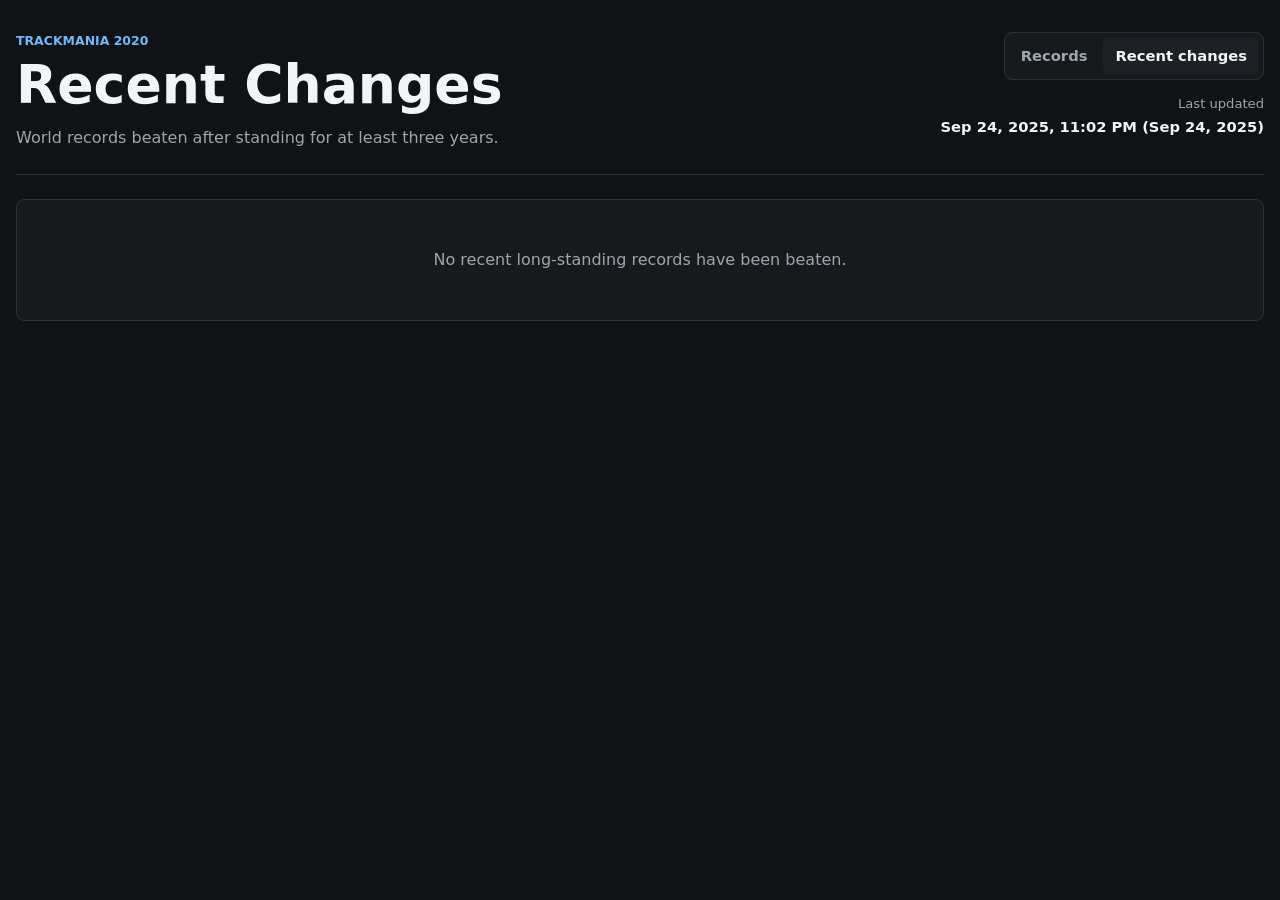
==== site/recent-changes.html @ 482c3b75 "Initial static GitHub Pages site" ====
<!DOCTYPE html>
<html lang="en">

<head>
    <meta charset="UTF-8">
    <meta name="viewport" content="width=device-width, initial-scale=1.0">
    <title>Recent Changes - Trackmania Records Tracker</title>
    <meta name="description" content="Recently beaten long-standing Trackmania 2020 world records.">
    <meta name="theme-color" content="#101214">
    <link rel="icon" type="image/png" href="./static/images/favicon.png">
    <link rel="stylesheet" href="./static/css/styles.css">
</head>

<body>
    <main class="shell">
        <header class="page-header">
            <div>
                <p class="eyebrow">Trackmania 2020</p>
                <h1>Recent Changes</h1>
                <p class="lede">World records beaten after standing for at least three years.</p>
            </div>
            <div class="header-side">
                <nav class="nav-links" aria-label="Primary">
                    <a href="./index.html">Records</a>
                    <a href="./recent-changes.html" aria-current="page">Recent changes</a>
                </nav>
                <p class="last-update">
                    <span>Last updated</span>
                    <strong id="lastUpdateTime">Loading</strong>
                </p>
            </div>
        </header>

        <section class="changes-list" id="changesContainer">
            <div class="panel empty-state">Loading recent changes</div>
        </section>
    </main>

    <script src="./static/js/common.js"></script>
    <script src="./static/js/recent-changes.js"></script>
</body>

</html>
---- site/static/css/styles.css ----
:root {
    --bg: #101214;
    --surface: #171a1d;
    --surface-2: #1d2125;
    --border: #2b3137;
    --text: #f2f4f5;
    --muted: #9da6ae;
    --soft: #68727c;
    --accent: #70b8ff;
    --accent-strong: #9bd0ff;
    --danger: #ff7b72;
    --success: #7ee787;
    --warning: #f2cc60;
    --radius: 8px;
    --mono: "SFMono-Regular", Consolas, "Liberation Mono", monospace;
    color-scheme: dark;
}

* {
    box-sizing: border-box;
}

html {
    min-width: 320px;
}

body {
    margin: 0;
    min-height: 100vh;
    background: var(--bg);
    color: var(--text);
    font-family: Inter, ui-sans-serif, system-ui, -apple-system, BlinkMacSystemFont, "Segoe UI", sans-serif;
    line-height: 1.5;
}

a {
    color: inherit;
}

button,
input,
select {
    font: inherit;
}

.shell {
    width: min(1360px, calc(100% - 32px));
    margin: 0 auto;
    padding: 32px 0;
}

.page-header {
    display: flex;
    justify-content: space-between;
    gap: 28px;
    align-items: flex-start;
    padding-bottom: 24px;
    border-bottom: 1px solid var(--border);
}

.eyebrow {
    margin: 0 0 6px;
    color: var(--accent);
    font-size: 0.78rem;
    font-weight: 700;
    letter-spacing: 0;
    text-transform: uppercase;
}

h1 {
    margin: 0;
    font-size: clamp(2rem, 5vw, 3.35rem);
    line-height: 1.04;
    letter-spacing: 0;
}

.lede {
    max-width: 720px;
    margin: 14px 0 0;
    color: var(--muted);
    font-size: 1rem;
}

.header-side {
    display: grid;
    gap: 14px;
    justify-items: end;
}

.nav-links {
    display: flex;
    gap: 4px;
    padding: 4px;
    background: var(--surface);
    border: 1px solid var(--border);
    border-radius: var(--radius);
}

.nav-links a {
    padding: 8px 12px;
    border-radius: 6px;
    color: var(--muted);
    font-size: 0.92rem;
    font-weight: 650;
    text-decoration: none;
    white-space: nowrap;
}

.nav-links a:hover,
.nav-links a[aria-current="page"] {
    background: var(--surface-2);
    color: var(--text);
}

.last-update {
    display: grid;
    gap: 2px;
    margin: 0;
    color: var(--muted);
    text-align: right;
    font-size: 0.82rem;
}

.last-update strong {
    color: var(--text);
    font-size: 0.92rem;
}

.stats-grid {
    display: grid;
    grid-template-columns: repeat(3, minmax(0, 1fr));
    gap: 12px;
    margin: 24px 0;
}

.metric,
.panel {
    background: var(--surface);
    border: 1px solid var(--border);
    border-radius: var(--radius);
}

.metric {
    padding: 18px;
}

.metric span {
    display: block;
    color: var(--muted);
    font-size: 0.82rem;
    font-weight: 650;
    text-transform: uppercase;
}

.metric strong {
    display: block;
    margin-top: 8px;
    font-size: 1.9rem;
    line-height: 1.1;
    font-variant-numeric: tabular-nums;
}

.filters {
    display: grid;
    grid-template-columns: repeat(4, minmax(0, 1fr));
    gap: 14px;
    margin-bottom: 16px;
    padding: 16px;
}

.filters label {
    display: grid;
    gap: 7px;
}

.filters span {
    color: var(--muted);
    font-size: 0.82rem;
    font-weight: 650;
}

input,
select {
    width: 100%;
    min-height: 40px;
    border: 1px solid var(--border);
    border-radius: 6px;
    background: #0d0f11;
    color: var(--text);
    padding: 8px 10px;
}

input:focus,
select:focus,
button:focus-visible,
a:focus-visible {
    outline: 2px solid var(--accent);
    outline-offset: 2px;
}

.table-panel {
    overflow: hidden;
}

.table-toolbar {
    display: flex;
    justify-content: space-between;
    gap: 16px;
    padding: 14px 16px;
    border-bottom: 1px solid var(--border);
    color: var(--muted);
}

.table-toolbar p {
    margin: 0;
}

.table-scroll {
    max-height: 70vh;
    overflow: auto;
}

table {
    width: 100%;
    min-width: 920px;
    border-collapse: collapse;
}

th,
td {
    padding: 12px 14px;
    border-bottom: 1px solid var(--border);
    text-align: left;
    vertical-align: middle;
}

th {
    position: sticky;
    top: 0;
    z-index: 1;
    background: var(--surface-2);
    color: var(--muted);
    font-size: 0.78rem;
    font-weight: 750;
    text-transform: uppercase;
}

th[data-sort] {
    cursor: pointer;
}

th[data-sort]::after {
    content: "";
    display: inline-block;
    width: 0.55rem;
}

th.sorted-asc::after {
    content: "↑";
    color: var(--accent);
}

th.sorted-desc::after {
    content: "↓";
    color: var(--accent);
}

td {
    color: #dce2e6;
    font-size: 0.94rem;
}

tr:hover td {
    background: rgba(255, 255, 255, 0.025);
}

.rank,
.time,
.days,
.improvement {
    font-family: var(--mono);
    font-variant-numeric: tabular-nums;
}

.rank {
    color: var(--warning);
    font-weight: 700;
}

.time {
    color: var(--success);
    font-weight: 700;
}

.numeric {
    text-align: right;
}

.days {
    display: inline-block;
    min-width: 4ch;
    color: var(--text);
    text-align: right;
}

.map-link {
    color: var(--accent-strong);
    font-weight: 700;
    text-decoration: none;
}

.map-link:hover {
    text-decoration: underline;
}

.state-cell,
.empty-state {
    padding: 48px 18px;
    color: var(--muted);
    text-align: center;
}

.pagination {
    display: flex;
    justify-content: center;
    align-items: center;
    gap: 10px;
    padding: 14px;
    border-top: 1px solid var(--border);
}

.pagination button {
    min-width: 76px;
    border: 1px solid var(--border);
    border-radius: 6px;
    background: var(--surface-2);
    color: var(--text);
    padding: 8px 10px;
    cursor: pointer;
}

.pagination button:disabled {
    cursor: not-allowed;
    opacity: 0.45;
}

.pagination span {
    color: var(--muted);
    font-size: 0.9rem;
}

.changes-list {
    display: grid;
    gap: 12px;
    margin-top: 24px;
}

.change-card {
    padding: 18px;
}

.change-header {
    display: flex;
    justify-content: space-between;
    gap: 16px;
    align-items: flex-start;
    margin-bottom: 16px;
}

.change-title {
    margin: 0;
    font-size: 1.15rem;
}

.change-meta,
.change-date {
    margin: 4px 0 0;
    color: var(--muted);
    font-size: 0.9rem;
}

.comparison {
    display: grid;
    grid-template-columns: 1fr auto 1fr;
    gap: 12px;
    align-items: center;
    margin-bottom: 14px;
}

.record-box {
    padding: 14px;
    border: 1px solid var(--border);
    border-radius: var(--radius);
    background: #0d0f11;
}

.record-label {
    margin: 0 0 6px;
    color: var(--muted);
    font-size: 0.76rem;
    font-weight: 750;
    text-transform: uppercase;
}

.record-time {
    margin: 0;
    color: var(--text);
    font-family: var(--mono);
    font-size: 1.25rem;
    font-weight: 750;
}

.record-player {
    margin: 4px 0 0;
    color: var(--muted);
}

.improvement {
    color: var(--success);
    font-weight: 750;
    text-align: center;
}

.footer-link {
    display: inline-block;
    margin-top: 2px;
}

@media (max-width: 860px) {
    .shell {
        width: min(100% - 24px, 1360px);
        padding: 20px 0;
    }

    .page-header {
        display: grid;
    }

    .header-side {
        justify-items: start;
    }

    .last-update {
        text-align: left;
    }

    .stats-grid,
    .filters,
    .comparison {
        grid-template-columns: 1fr;
    }

    .change-header {
        display: grid;
    }

    .pagination {
        flex-wrap: wrap;
    }
}
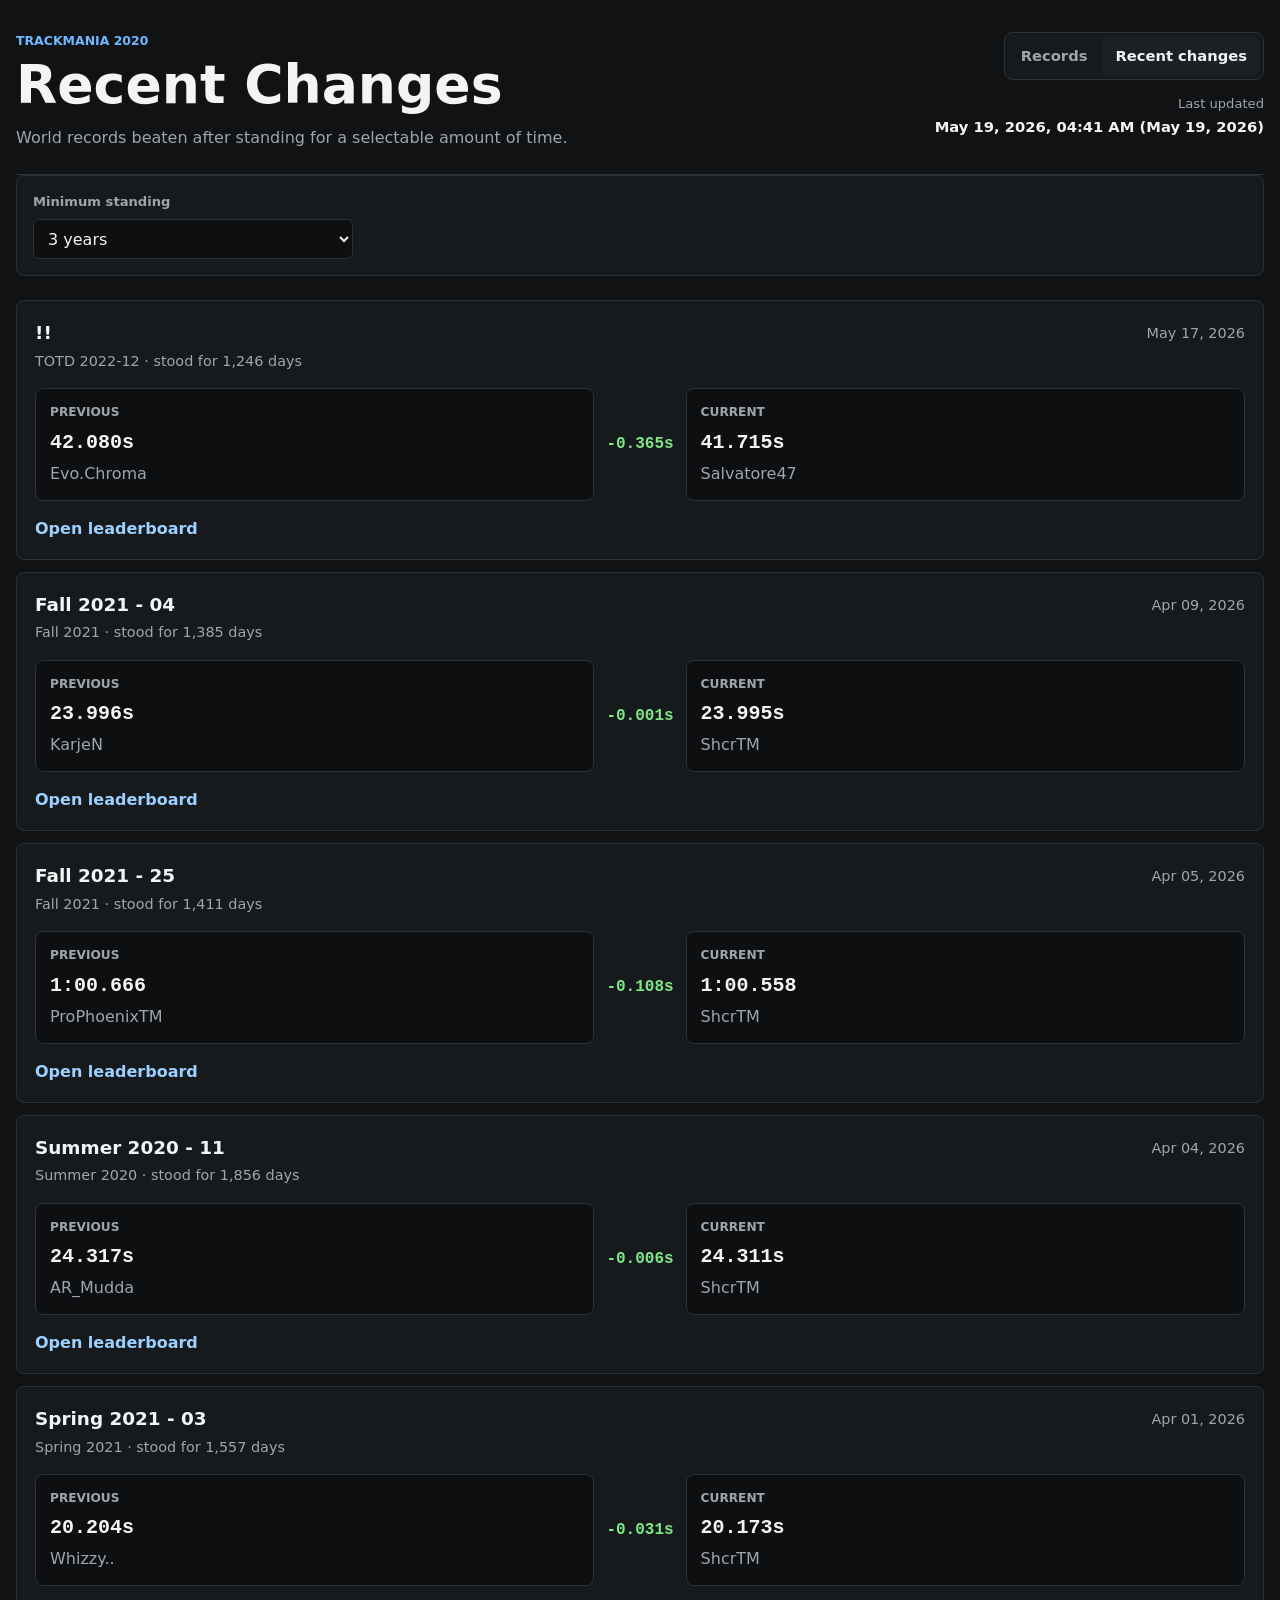
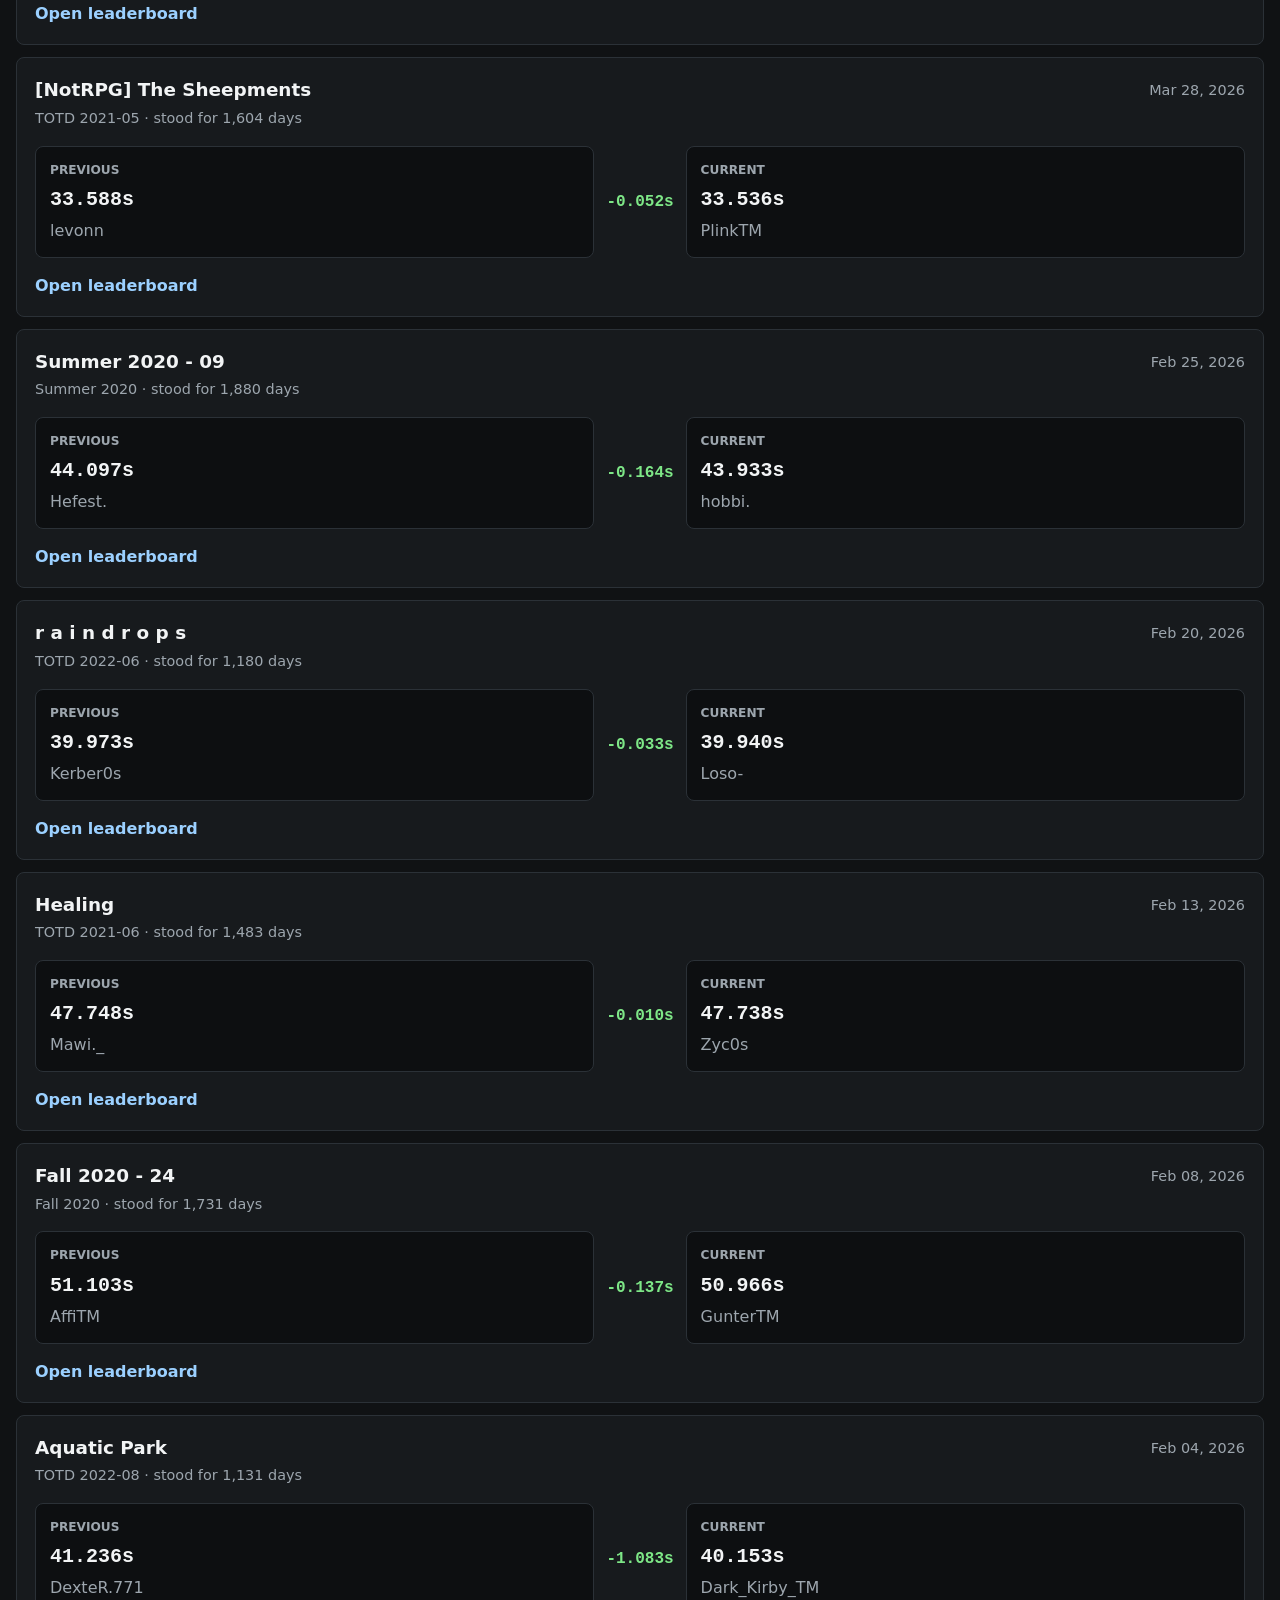
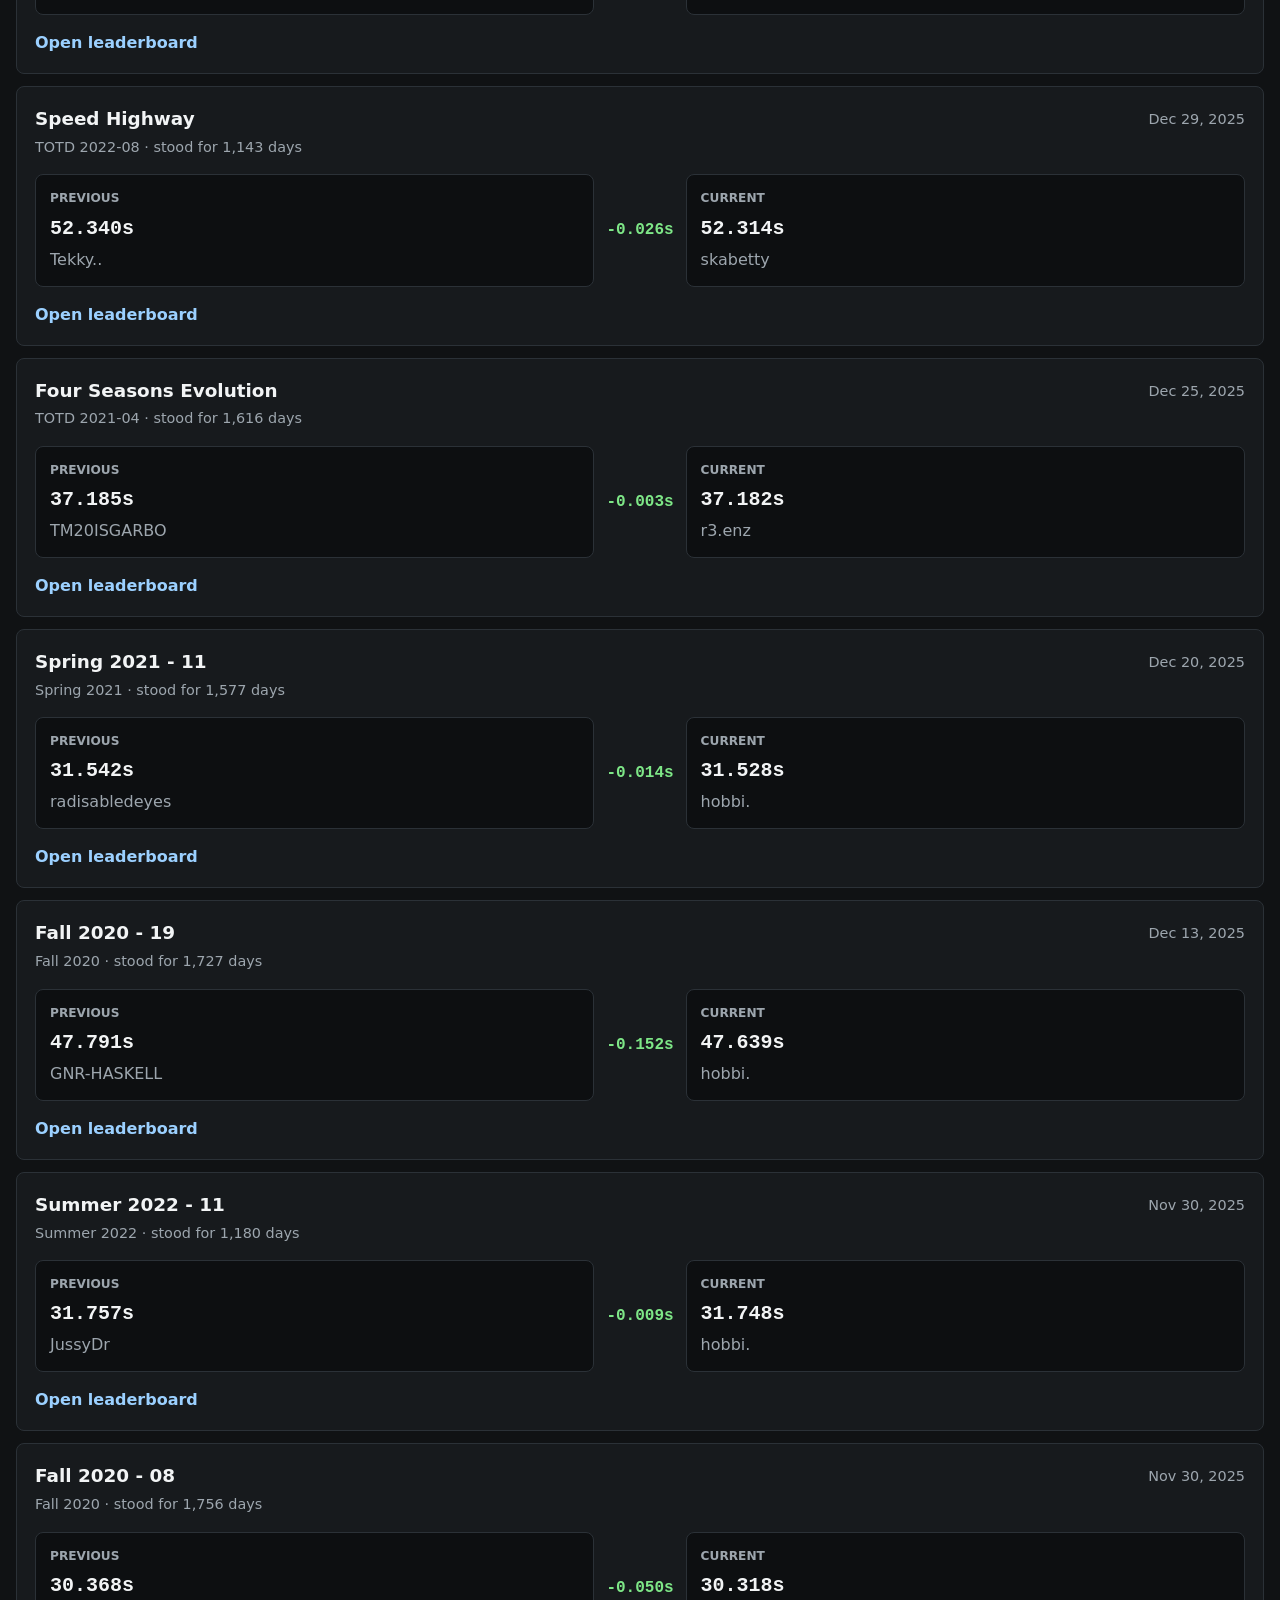
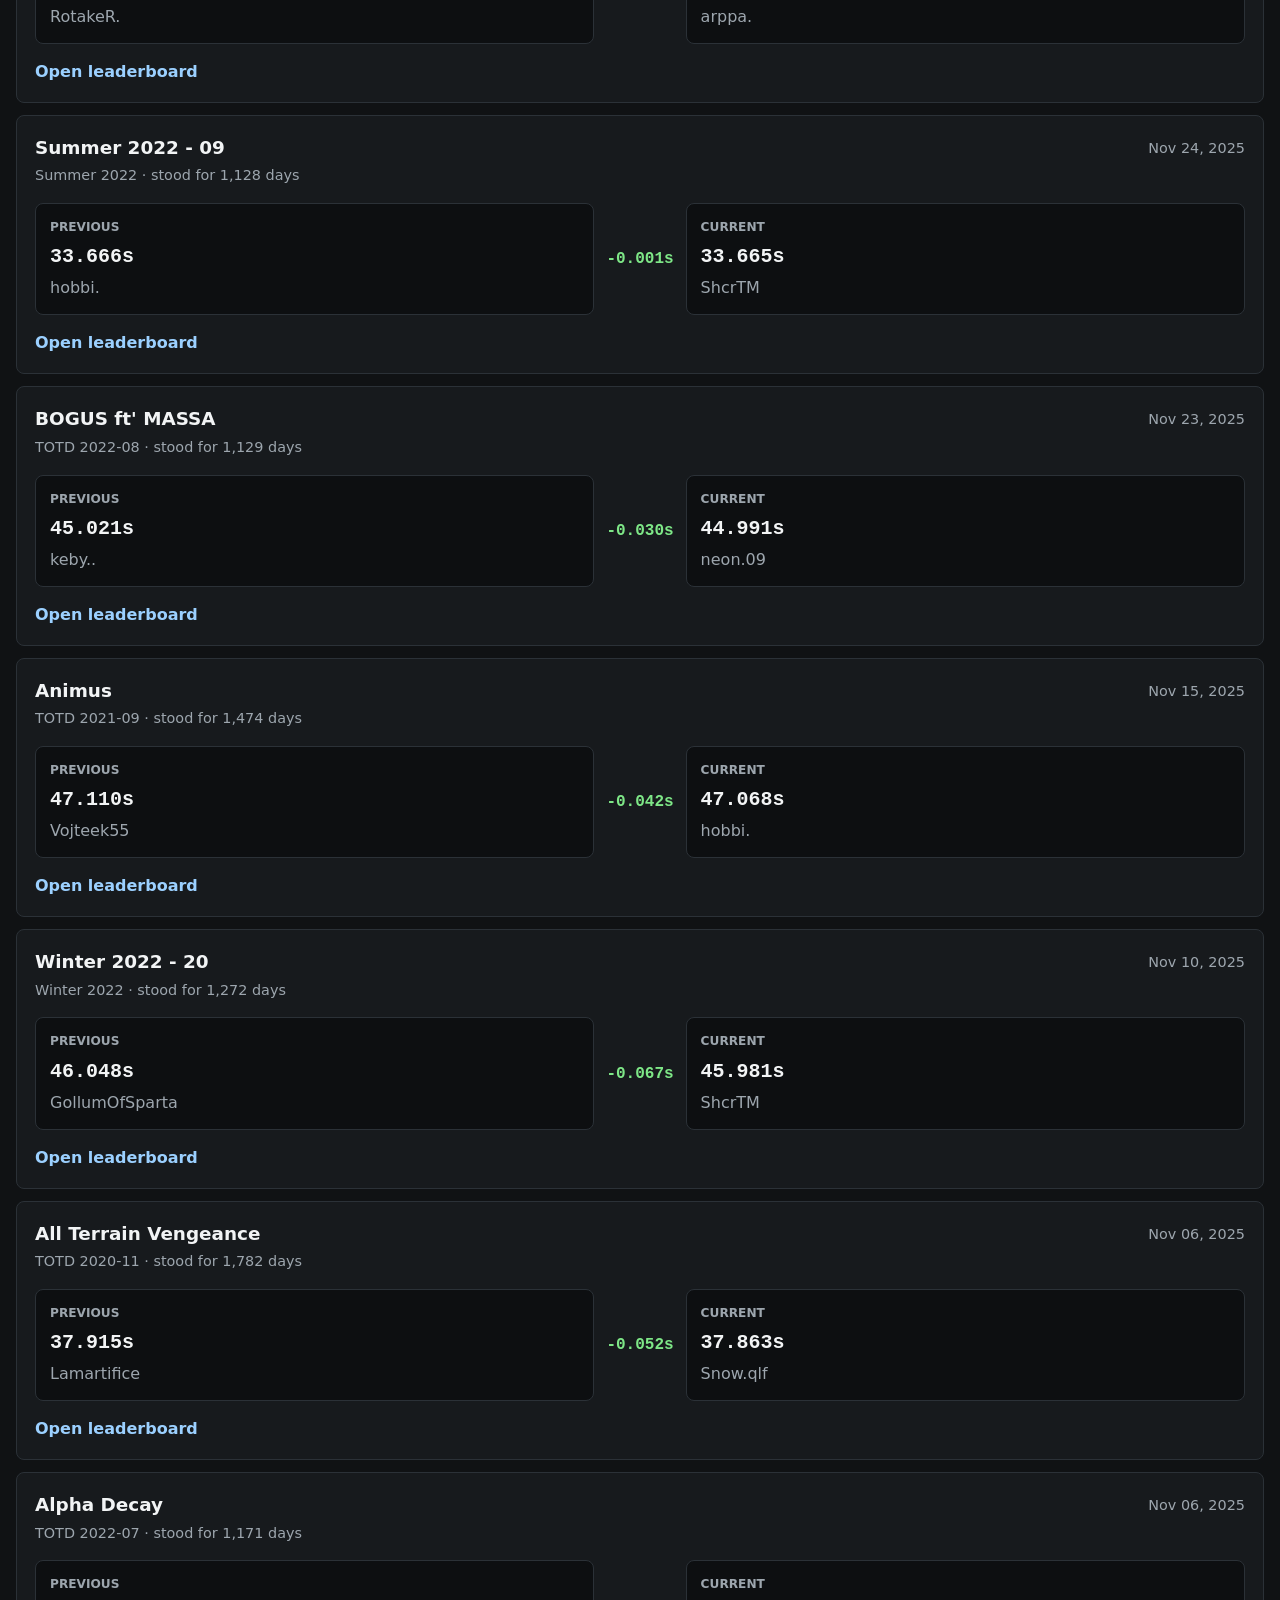
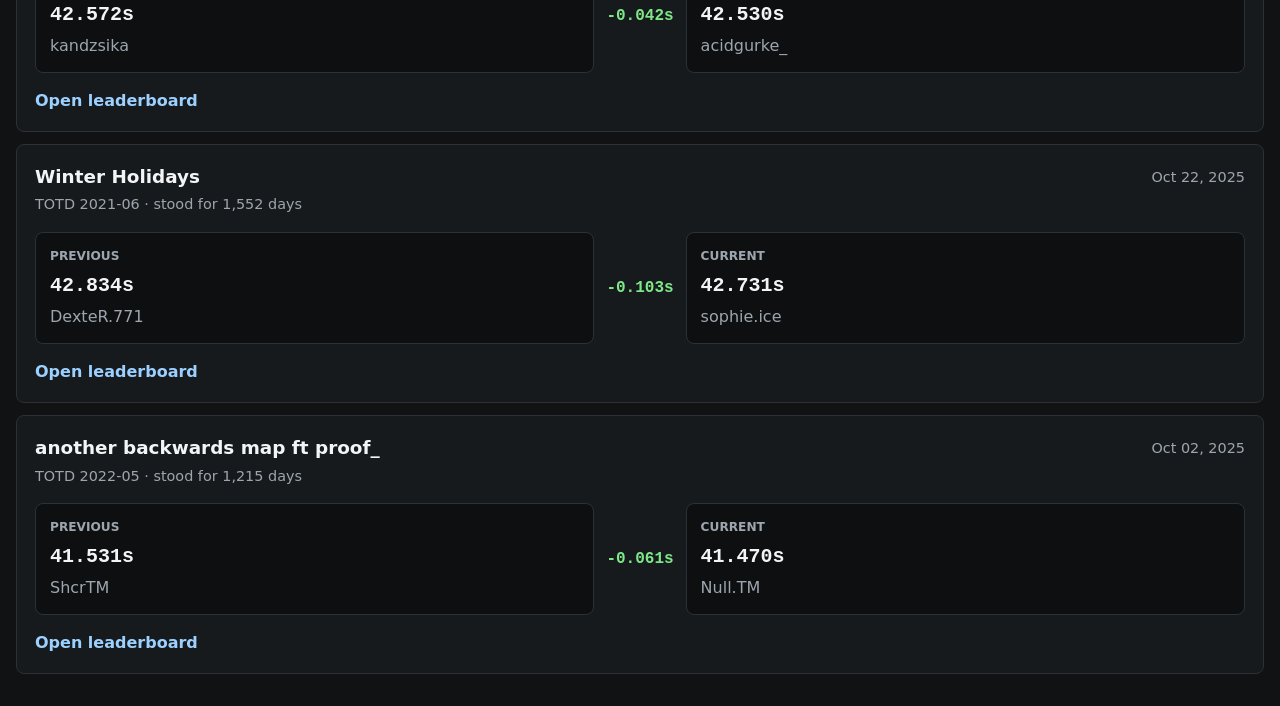
==== commit ca05fb4d: "Add filter for minimum standing time in recent changes" ====
--- a/site/recent-changes.html
+++ b/site/recent-changes.html
@@ -17,7 +17,7 @@
             <div>
                 <p class="eyebrow">Trackmania 2020</p>
                 <h1>Recent Changes</h1>
-                <p class="lede">World records beaten after standing for at least three years.</p>
+                <p class="lede">World records beaten after standing for a selectable amount of time.</p>
             </div>
             <div class="header-side">
                 <nav class="nav-links" aria-label="Primary">
@@ -31,6 +31,22 @@
             </div>
         </header>
 
+        <section class="panel filters recent-change-filters" aria-label="Recent change filters">
+            <label>
+                <span>Minimum standing</span>
+                <select id="standingFilter">
+                    <option value="0">Any</option>
+                    <option value="30">30 days</option>
+                    <option value="183">6 months</option>
+                    <option value="365">1 year</option>
+                    <option value="730">2 years</option>
+                    <option value="1095" selected>3 years</option>
+                    <option value="1460">4 years</option>
+                    <option value="1825">5 years</option>
+                </select>
+            </label>
+        </section>
+
         <section class="changes-list" id="changesContainer">
             <div class="panel empty-state">Loading recent changes</div>
         </section>
--- a/site/static/css/styles.css
+++ b/site/static/css/styles.css
@@ -144,7 +144,7 @@
     padding: 18px;
 }
 
-.metric span {
+.metric > span {
     display: block;
     color: var(--muted);
     font-size: 0.82rem;
@@ -177,6 +177,11 @@
     color: var(--muted);
     font-size: 0.82rem;
     font-weight: 650;
+}
+
+.recent-change-filters {
+    grid-template-columns: minmax(220px, 320px);
+    margin-bottom: 0;
 }
 
 input,
